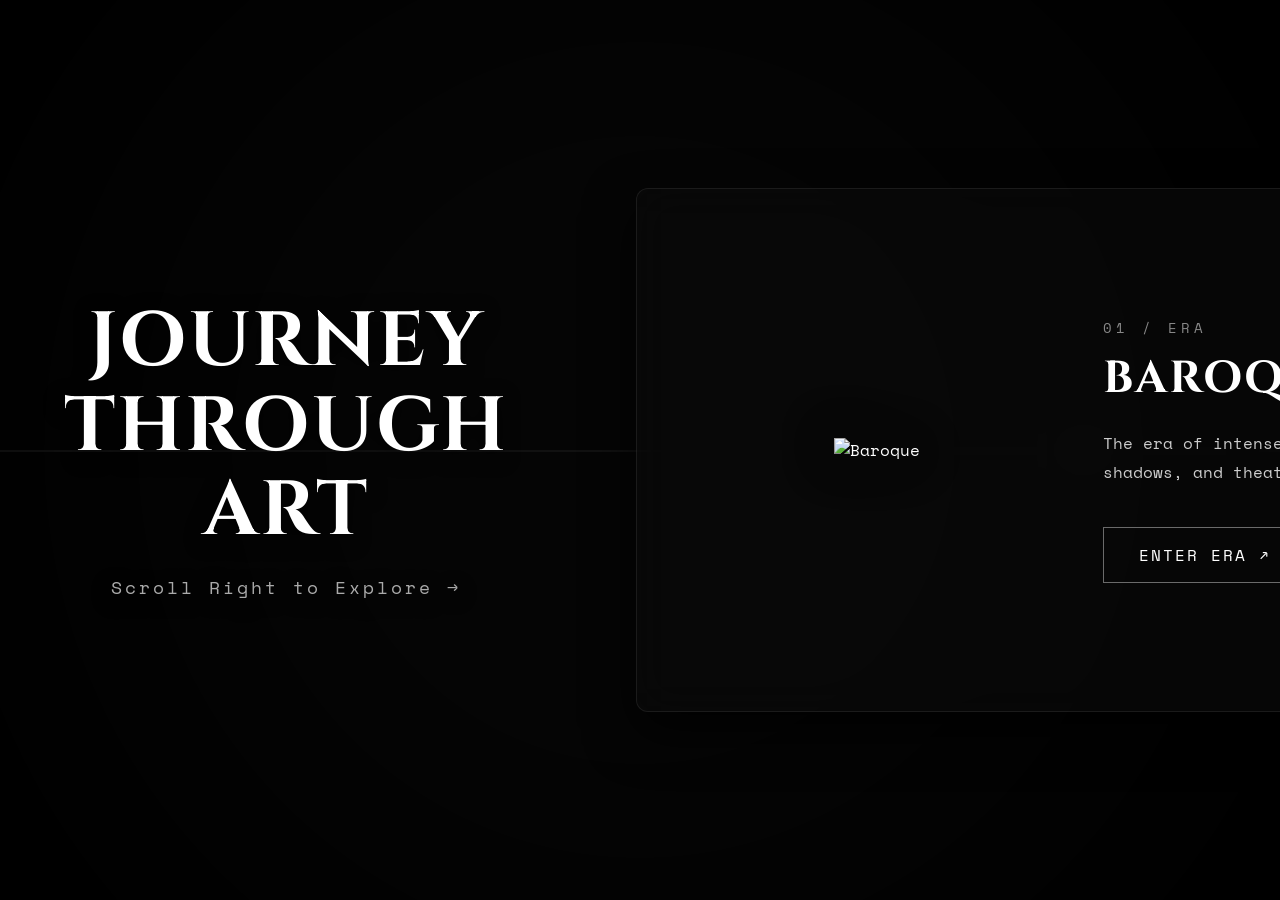
==== index.html @ f7fd99ad "Add files via upload" ====
<!DOCTYPE html>
<html lang="en">
<head>
    <meta charset="UTF-8">
    <meta name="viewport" content="width=device-width, initial-scale=1.0">
    <title>Art History - Timeline</title>
    <link rel="stylesheet" href="index.css">
    <link href="https://fonts.googleapis.com/css2?family=Cinzel:wght@600&family=Space+Mono&display=swap" rel="stylesheet">
</head>
<body>

    <!-- 背景层 -->
    <div class="dynamic-bg" id="dynamic-bg"></div>
    <div class="bg-overlay"></div>

    <!-- 主线 -->
    <div class="timeline-main-line">
        <!-- 动态进度条 -->
        <div class="timeline-progress" id="timeline-progress"></div>
    </div>

    <div class="horizontal-scroll-container" id="scroll-container">

         <!-- 起始页 (Intro) -->
        <section class="node-section intro-node">
            <div class="intro-text">
                <h1>JOURNEY<br>THROUGH<br>ART</h1>
                <p>Scroll Right to Explore →</p>
            </div>
        </section>

        <div class="scroll-space"></div>

        <!-- 节点 1：巴洛克 -->
        <div class="node-section" data-bg="#3b0000">
            <div class="timeline-dot"></div>
            <div class="ui-panel">
                <div class="img-wrapper">
                    <img src="Baroque images/Baroque Books.png.png" alt="Baroque">
                </div>
                <div class="text-content">
                    <span class="chapter-num">01 / ERA</span>
                    <h2>BAROQUE</h2>
                    <p>The era of intense light, deep shadows, and theatrical grandeur.</p>
                    <a href="venice.html" class="explore-btn">ENTER ERA ↗</a>
                </div>
            </div>
        </div>

        <!-- 过渡空间 (连接两个节点) -->
        <div class="scroll-space"></div>

        <!-- 节点 2：穆夏 -->
        <div class="node-section" data-bg="#2b1a00">
            <div class="timeline-dot"></div>
            <div class="ui-panel">
                <div class="img-wrapper">
                    <img src="Mucha images/Mucha char 1 .png.png" alt="Art Nouveau">
                </div>
                <div class="text-content">
                    <span class="chapter-num">02 / ERA</span>
                    <h2>ART NOUVEAU</h2>
                    <p>Nature becomes art, with flowing lines and organic beauty.</p>
                    <a href="mucha.html" class="explore-btn">ENTER ERA ↗</a>
                </div>
            </div>
        </div>

        <!-- 过渡空间 -->
        <div class="scroll-space"></div>

        <!-- 节点 3：哥特 -->
        <div class="node-section" data-bg="#001226">
            <div class="timeline-dot"></div>
            <div class="ui-panel">
                <div class="img-wrapper">
                    <img src="Gothic images/butterfly.png" alt="Gothic">
                </div>
                <div class="text-content">
                    <span class="chapter-num">03 / ERA</span>
                    <h2>GOTHIC</h2>
                    <p>The dark, the divine, and the towering spires of the unknown.</p>
                    <a href="Gothic.html" class="explore-btn">ENTER ERA ↗</a>
                </div>
            </div>
        </div>

        <!-- 过渡空间 -->
        <div class="scroll-space"></div>

        <!-- 结尾页 (Outro) -->
        <section class="node-section outro-node">
            <div class="intro-text">
                <h1>THE END</h1>
                <p>Created by TianJiarui</p>
            </div>
        </section>

    </div>

    <script>
        const container = document.getElementById('scroll-container');
        const bgLayer = document.getElementById('dynamic-bg');
        const progress = document.getElementById('timeline-progress');
        const nodes = document.querySelectorAll('.node-section');
        const dots = document.querySelectorAll('.timeline-dot');

        // 📌 核心：滚动时连续变化
        container.addEventListener('scroll', () => {
            const maxScroll = container.scrollWidth - container.clientWidth;
            const scrollPercent = container.scrollLeft / maxScroll;
            
            // 1. 进度条跟着伸长
            progress.style.width = (scrollPercent * 100) + '%';

            // 2. 背景色连续渐变 (极其硬核的算色法)
            let r = 5, g = 5, b = 5; // 初始极夜黑
            nodes.forEach((node, index) => {
                const nodeRect = node.getBoundingClientRect();
                const windowCenter = window.innerWidth / 2;
                const nodeCenter = nodeRect.left + nodeRect.width / 2;
                const distance = Math.abs(windowCenter - nodeCenter);
                
                // 如果节点在屏幕中间附近，颜色开始混合
                if (distance < window.innerWidth) {
                    const hex = node.getAttribute('data-bg');
                    // 把 hex 转成 rgb
                    const [nr, ng, nb] = [parseInt(hex.slice(1,3), 16), parseInt(hex.slice(3,5), 16), parseInt(hex.slice(5,7), 16)];
                    const weight = 1 - (distance / window.innerWidth);
                    
                    r = Math.floor(5 + (nr - 5) * weight);
                    g = Math.floor(5 + (ng - 5) * weight);
                    b = Math.floor(5 + (nb - 5) * weight);
                }
            });
            bgLayer.style.backgroundColor = `rgb(${r}, ${g}, ${b})`;

            // 3. 时间线节点点亮
            nodes.forEach((node, index) => {
                const nodeRect = node.getBoundingClientRect();
                if (nodeRect.left < window.innerWidth / 2 && nodeRect.right > 0) {
                    dots[index].classList.add('active');
                } else {
                    dots[index].classList.remove('active');
                }
            });
        });

        // 📌 强行记住滚动位置：从详情页返回时，滚回原来的位置
        container.addEventListener('scroll', () => {
            sessionStorage.setItem('timelineScroll', container.scrollLeft);
        });
        window.addEventListener('load', () => {
            const saved = sessionStorage.getItem('timelineScroll');
            if (saved) {
                container.scrollLeft = saved;
                container.dispatchEvent(new Event('scroll')); // 触发一次计算
            }
        });
    </script>
</body>
</html>
---- index.css ----
* {
    margin: 0; padding: 0; box-sizing: border-box;
}

body {
    background-color: #050505;
    color: #fff;
    font-family: 'Space Mono', monospace;
    overflow: hidden; 
}

/* =========================================
   🎮 连续渐变的动态背景层
   ========================================= */
.dynamic-bg {
    position: fixed;
    inset: 0;
    z-index: 0;
    /* 去掉了 transition，因为 JS 每一帧都在计算颜色，不需要 CSS 补间了，更丝滑 */
}
.bg-overlay {
    position: fixed;
    inset: 0;
    background: radial-gradient(circle at center, transparent 40%, #000 100%);
    z-index: 1;
    pointer-events: none;
}

/* =========================================
   🕒 贯穿全屏的时间轴
   ========================================= */
.timeline-main-line {
    position: fixed;
    top: 50%;
    left: 0;
    width: 100vw;
    height: 2px;
    background-color: rgba(255, 255, 255, 0.05);
    z-index: 2;
}
/* 跟随滑动的白色发光进度条 */
.timeline-progress {
    height: 100%;
    width: 0%;
    background-color: #fff;
    box-shadow: 0 0 15px #fff;
    transition: width 0.1s linear;
}

/* =========================================
   核心：横向自由长卷轴
   ========================================= */
.horizontal-scroll-container {
    display: flex;
    width: 100vw;
    height: 100vh;
    overflow-x: auto;
    overflow-y: hidden;
    scrollbar-width: none;
    position: relative;
    z-index: 3;
    
    /* 👈 核心改动：去掉了 scroll-snap-type，变成自由丝滑滚动 */
    scroll-behavior: smooth;
}
.horizontal-scroll-container::-webkit-scrollbar { display: none; }

/* =========================================
   节点区域 & 首尾页
   ========================================= */
.node-section {
    flex: 0 0 auto;
    height: 100vh;
    display: flex; align-items: center; justify-content: center;
    position: relative;
    padding: 0 5vw;
}

.intro-node, .outro-node {
    flex: 0 0 100vw; /* 依然占据满屏 */
    flex-direction: column;
    text-align: center;
    /* 👈 删掉了原来的 background: radial-gradient(...) */
    /* 让它们也透明，这样就能看到后面 JS 算出来的纯色背景了 */
    background: transparent; 
    /* 确保字在最上面 */
    position: relative; 
    z-index: 5;
}

.intro-text {
    /* 稍微给文字一点阴影，防止在浅色背景上看不清 */
    text-shadow: 0 5px 20px rgba(0, 0, 0, 0.8); 
}

.intro-text h1 {
    font-family: 'Cinzel', serif;
    font-size: 6vw; 
    line-height: 1.1; 
    margin-bottom: 20px;
    letter-spacing: 2px;
}

.intro-text p { 
    color: #aaa; 
    letter-spacing: 3px; 
    font-size: 1.1rem;
}

/* =========================================
   节点区域
   ========================================= */
.node-section {
    flex: 0 0 auto;
    height: 100vh;
    display: flex;
    align-items: center;
    justify-content: center;
    position: relative;
}

/* 时间线上的点 */
.timeline-dot {
    position: absolute;
    top: calc(50% - 6px); /* 卡在中线上 */
    left: 50%;
    transform: translateX(-50%);
    width: 12px; height: 12px;
    background-color: #333;
    border: 2px solid #555;
    border-radius: 50%;
    z-index: 4;
    transition: all 0.3s;
}
/* 激活时的点 */
.timeline-dot.active {
    background-color: #fff;
    border-color: #fff;
    box-shadow: 0 0 20px #fff;
    transform: translateX(-50%) scale(1.5);
}

/* =========================================
   UI 面板 (聚拢，悬浮，毛玻璃)
   ========================================= */
.ui-panel {
    display: flex;
    align-items: center;
    gap: 3vw;
    width: 70vw;
    max-width: 1000px;
    
    background: rgba(10, 10, 10, 0.6);
    backdrop-filter: blur(20px);
    -webkit-backdrop-filter: blur(20px);
    border: 1px solid rgba(255, 255, 255, 0.08);
    padding: 4vh 4vw;
    border-radius: 12px;
    box-shadow: 0 20px 50px rgba(0,0,0,0.8);
    
    /* 让 UI 悬浮在时间轴上层 */
    position: relative;
    z-index: 5;
}

.img-wrapper {
    flex: 1;
    height: 50vh;
    display: flex;
    justify-content: center;
    align-items: center;
}
.img-wrapper img {
    max-width: 100%; max-height: 100%;
    object-fit: contain;
    filter: drop-shadow(0 0 25px rgba(0,0,0,0.9));
}

.text-content {
    flex: 1;
}

.chapter-num { font-size: 0.9rem; color: #888; letter-spacing: 4px; margin-bottom: 10px; display: block;}
.text-content h2 {
    font-family: 'Cinzel', serif;
    font-size: 3.5vw;
    margin-bottom: 20px;
    letter-spacing: 2px;
}
.text-content p {
    font-size: 1rem; line-height: 1.8; color: #ccc;
    margin-bottom: 40px;
}

.explore-btn {
    display: inline-block; 
    padding: 15px 35px;
    color: #fff; text-decoration: none;
    border: 1px solid rgba(255, 255, 255, 0.4);
    letter-spacing: 2px; transition: all 0.3s;
    background: transparent;
}
.explore-btn:hover {
    background: #fff; color: #000;
    border-color: #fff;
}

/* 📱 手机端适配 */
@media screen and (max-width: 768px) {
    .ui-panel {
        flex-direction: column;
        gap: 2vh;
        width: 85vw;
        height: 80vh;
        padding: 3vh 3vw;
        justify-content: space-around;
    }
    .img-wrapper { height: 35vh; }
    .text-content { text-align: center; }
    .text-content h2 { font-size: 2.5rem; margin-bottom: 10px; }
    .explore-btn { padding: 10px 25px; }
    /* 手机端隐藏时间轴上的点，避免屏幕太小挡住字 */
    .timeline-dot { display: none; }
}
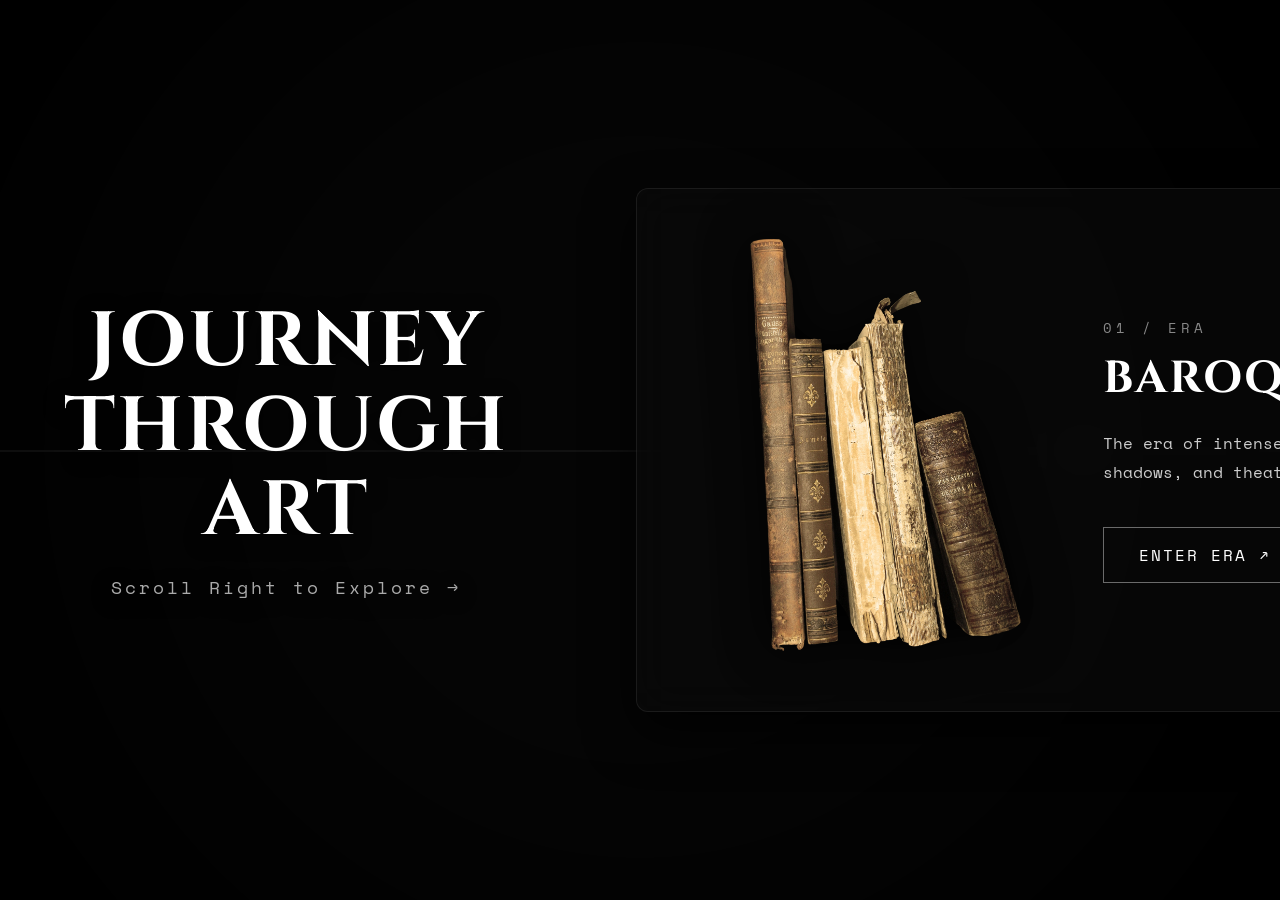
==== commit 517f451d: "Update index.html" ====
--- a/index.html
+++ b/index.html
@@ -36,7 +36,7 @@
             <div class="timeline-dot"></div>
             <div class="ui-panel">
                 <div class="img-wrapper">
-                    <img src="Baroque images/Baroque Books.png.png" alt="Baroque">
+                    <img src="Baroque images/Baroque-Books.png" alt="Baroque">
                 </div>
                 <div class="text-content">
                     <span class="chapter-num">01 / ERA</span>
@@ -55,7 +55,7 @@
             <div class="timeline-dot"></div>
             <div class="ui-panel">
                 <div class="img-wrapper">
-                    <img src="Mucha images/Mucha char 1 .png.png" alt="Art Nouveau">
+                    <img src="Mucha images/Mucha-char1.png" alt="Art Nouveau">
                 </div>
                 <div class="text-content">
                     <span class="chapter-num">02 / ERA</span>
@@ -159,4 +159,4 @@
         });
     </script>
 </body>
-</html>+</html>
